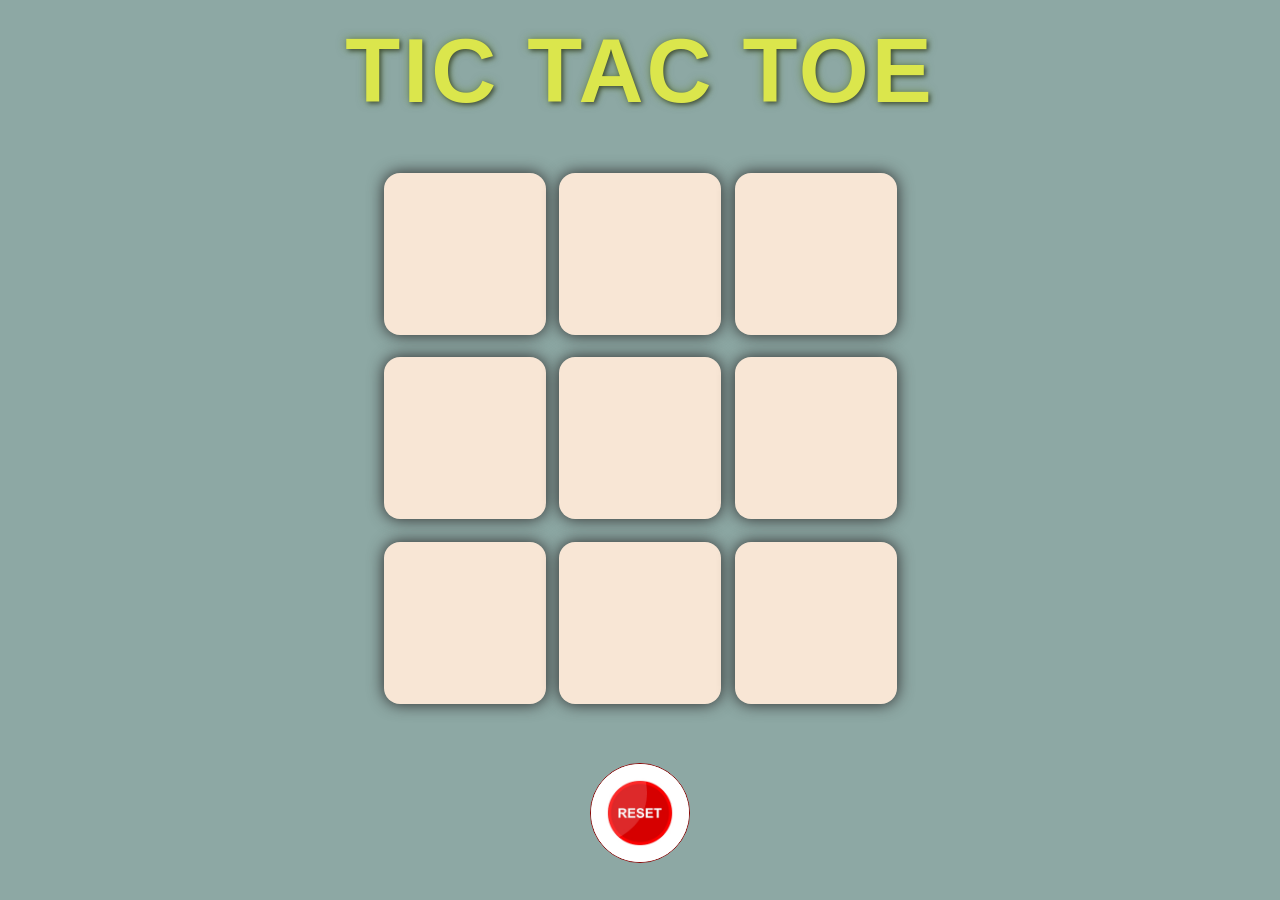
==== index.html @ e7097e27 "Add files via upload" ====
<!DOCTYPE html>
<html lang="en">

<head>
    <meta charset="UTF-8">
    <meta name="viewport" content="width=device-width, initial-scale=1.0">
    <title>Tic Tac Toe</title>
    <link rel="stylesheet" href="style.css" />
</head>

<body>
    <div class="msg-container hide">
        <p id="msg">Winner</p>
        <button id="new-btn">New Game</button>
    </div>
    <main>
        <h1>Tic Tac Toe</h1>
        <div class="container">
            <div class="game">
                <button class="box"></button>
                <button class="box"></button>
                <button class="box"></button>
                <button class="box"></button>
                <button class="box"></button>
                <button class="box"></button>
                <button class="box"></button>
                <button class="box"></button>
                <button class="box"></button>
            </div>
        </div>
        <button id="reset-btn">
            <img src="reset button.png" alt="Reset" class="btn-img">
        </button>
    </main>
    <script src="app.js"></script>
</body>

</html>
---- style.css ----
* {
    margin: 0;
    padding: 0;
}
body {
    background-color: #8da8a4;
    text-align: center;
}

h1 {
    font-family: 'Arial Black', Gadget, sans-serif;
    font-size: 10vmin;                             
    color: #dbe64c;                                
    text-transform: uppercase;                   
    letter-spacing: 3px;                           
    margin-top: 20px;                              
    text-shadow: 2px 2px 4px rgba(14, 15, 0, 0.5), 
                 0 0 10px rgba(83, 116, 7, 0.5); 
}


.container {
    height: 70vh;
    display: flex;
    justify-content: center;
    align-items: center;
}

.game {
    height: 60vmin;
    width: 60vmin;
    display: flex;
    flex-wrap: wrap;
    justify-content: center;
    align-items: center;
    gap: 1.5vmin;
}

.box {
    height: 18vmin;
    width: 18vmin;
    border-radius: 1rem;
    border: none;
    box-shadow: 0 0 1rem rgb(43, 41, 41);
    font-size: 8vmin;
    color: rgb(77, 77, 70);
    background-color: #f8e6d5;
}
#reset-btn {           
    border-radius: 50%;
    border: 1px solid rgb(136, 3, 3);
    cursor: pointer;
    display: inline-flex;
    align-items: center;
    justify-content: center;
    width: 100px;                
    height: 100px;
    margin: 10px;          
}

.btn-img {
    width: 100%;               
    height: 100%;
    border-radius: 50%;         
    object-fit: cover;          
}


#reset-btn:hover {
    transform: scale(1.05);           
    transition: all 0.2s ease;         
}

#new-btn {
    padding: 1rem;
    font-size: 1.25rem;
    background-color: rgb(47, 226, 12);
    color: rgb(0, 0, 0);
    border-radius: 1rem;
    border: none;
}

#msg {
    color: #ffffc7;
    font-size: 8vmin;
}
.msg-container {
    height: 100vmin;
    display: flex;
    flex-wrap: wrap;
    justify-content: center;
    align-items: center;
    flex-direction: column;
    gap: 4rem;
}

.hide {
    display: none;
}

.color-S {
    color: #ff0505; 
}
.color-A {
    color: #0031d3;
}
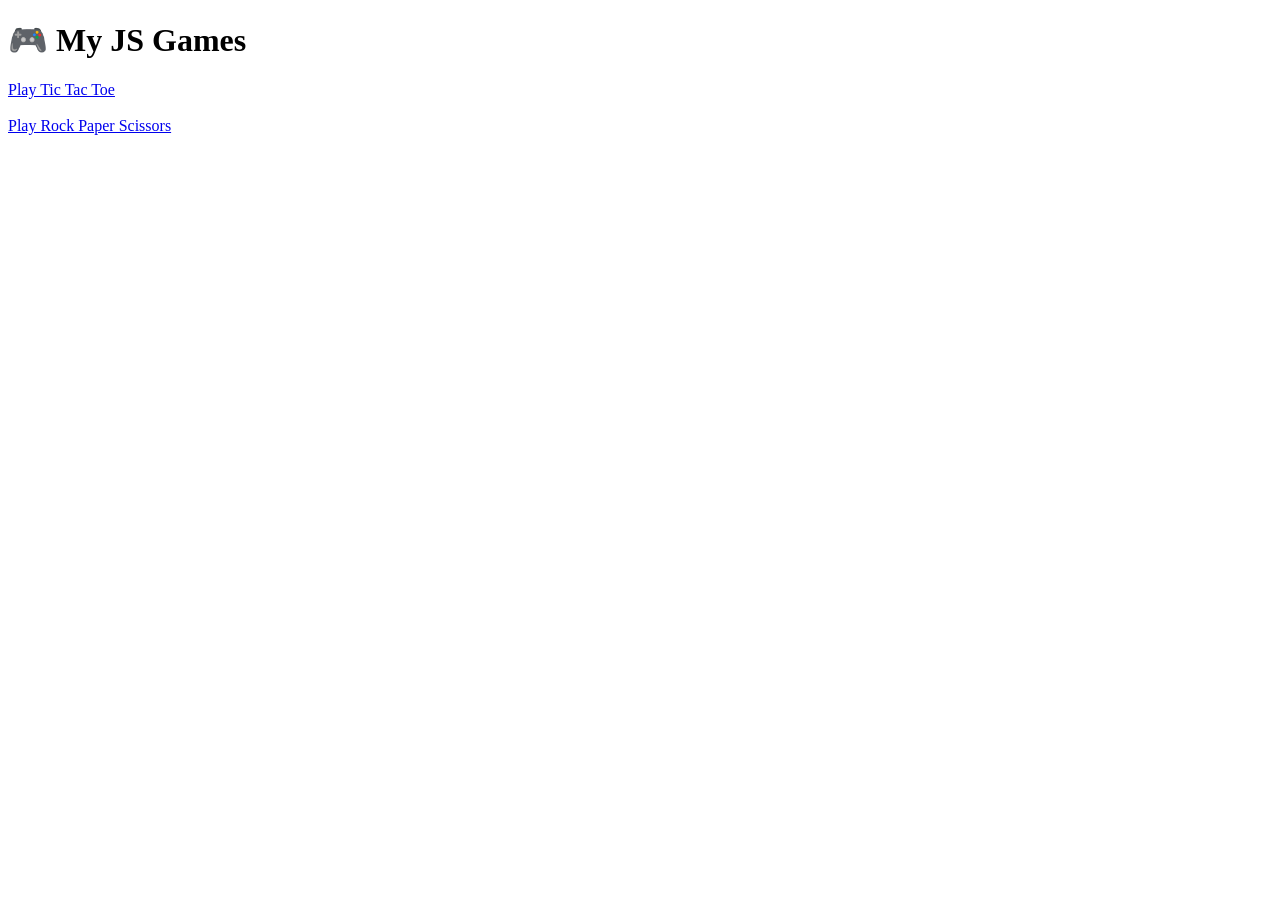
==== commit 663f3a04: "Add index.html for JS games landing page" ====
--- a/index.html
+++ b/index.html
@@ -1,38 +1,14 @@
-<!DOCTYPE html>
-<html lang="en">
-
-<head>
-    <meta charset="UTF-8">
-    <meta name="viewport" content="width=device-width, initial-scale=1.0">
-    <title>Tic Tac Toe</title>
-    <link rel="stylesheet" href="style.css" />
-</head>
-
-<body>
-    <div class="msg-container hide">
-        <p id="msg">Winner</p>
-        <button id="new-btn">New Game</button>
-    </div>
-    <main>
-        <h1>Tic Tac Toe</h1>
-        <div class="container">
-            <div class="game">
-                <button class="box"></button>
-                <button class="box"></button>
-                <button class="box"></button>
-                <button class="box"></button>
-                <button class="box"></button>
-                <button class="box"></button>
-                <button class="box"></button>
-                <button class="box"></button>
-                <button class="box"></button>
-            </div>
-        </div>
-        <button id="reset-btn">
-            <img src="reset button.png" alt="Reset" class="btn-img">
-        </button>
-    </main>
-    <script src="app.js"></script>
-</body>
-
-</html>+<!DOCTYPE html>
+<html>
+<head>
+    <title>My JS Games</title>
+</head>
+<body>
+    <h1>🎮 My JS Games</h1>
+
+    <a href="tic-tac-toe/">Play Tic Tac Toe</a>
+    <br><br>
+
+    <a href="rock-paper-scissors/">Play Rock Paper Scissors</a>
+</body>
+</html>
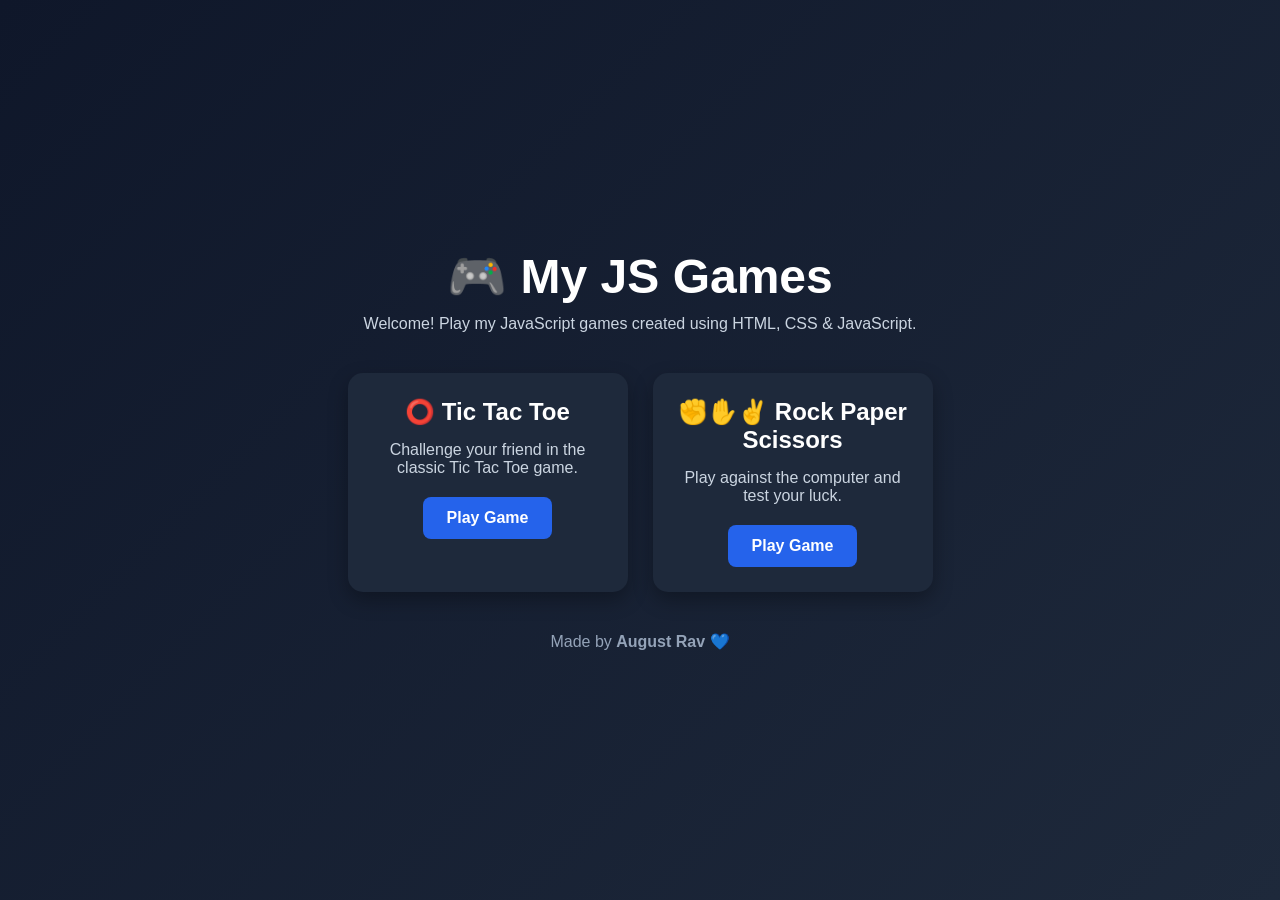
==== commit 09ce26b3: "Enhance index.html with styles and game cards Added styling and structured layout for the game cards" ====
--- a/index.html
+++ b/index.html
@@ -1,14 +1,122 @@
 <!DOCTYPE html>
-<html>
+<html lang="en">
 <head>
-    <title>My JS Games</title>
+<meta charset="UTF-8">
+<meta name="viewport" content="width=device-width, initial-scale=1.0">
+<title>My JS Games</title>
+
+<style>
+*{
+    margin:0;
+    padding:0;
+    box-sizing:border-box;
+    font-family:Arial, sans-serif;
+}
+
+body{
+    background:linear-gradient(135deg,#0f172a,#1e293b);
+    color:white;
+    display:flex;
+    justify-content:center;
+    align-items:center;
+    min-height:100vh;
+}
+
+.container{
+    text-align:center;
+    width:90%;
+    max-width:800px;
+}
+
+h1{
+    font-size:3rem;
+    margin-bottom:10px;
+}
+
+p{
+    color:#cbd5e1;
+    margin-bottom:40px;
+}
+
+.games{
+    display:flex;
+    gap:25px;
+    justify-content:center;
+    flex-wrap:wrap;
+}
+
+.card{
+    width:280px;
+    background:#1e293b;
+    padding:25px;
+    border-radius:15px;
+    transition:.3s;
+    box-shadow:0 8px 20px rgba(0,0,0,.3);
+}
+
+.card:hover{
+    transform:translateY(-10px);
+}
+
+.card h2{
+    margin-bottom:15px;
+}
+
+.card p{
+    margin-bottom:20px;
+}
+
+.btn{
+    display:inline-block;
+    text-decoration:none;
+    background:#2563eb;
+    color:white;
+    padding:12px 24px;
+    border-radius:8px;
+    font-weight:bold;
+    transition:.3s;
+}
+
+.btn:hover{
+    background:#1d4ed8;
+}
+
+footer{
+    margin-top:40px;
+    color:#94a3b8;
+}
+</style>
+
 </head>
 <body>
-    <h1>🎮 My JS Games</h1>
 
-    <a href="tic-tac-toe/">Play Tic Tac Toe</a>
-    <br><br>
+<div class="container">
 
-    <a href="rock-paper-scissors/">Play Rock Paper Scissors</a>
+<h1>🎮 My JS Games</h1>
+
+<p>Welcome! Play my JavaScript games created using HTML, CSS & JavaScript.</p>
+
+<div class="games">
+
+<div class="card">
+<h2>⭕ Tic Tac Toe</h2>
+<p>Challenge your friend in the classic Tic Tac Toe game.</p>
+<a href="tic-tac-toe/" class="btn">Play Game</a>
+</div>
+
+<div class="card">
+<h2>✊✋✌ Rock Paper Scissors</h2>
+<p>Play against the computer and test your luck.</p>
+<a href="rock-paper-scissors/" class="btn">Play Game</a>
+</div>
+
+</div>
+
+<footer>
+Made by <strong>August Rav</strong> 💙
+</footer>
+
+</div>
+
 </body>
 </html>
